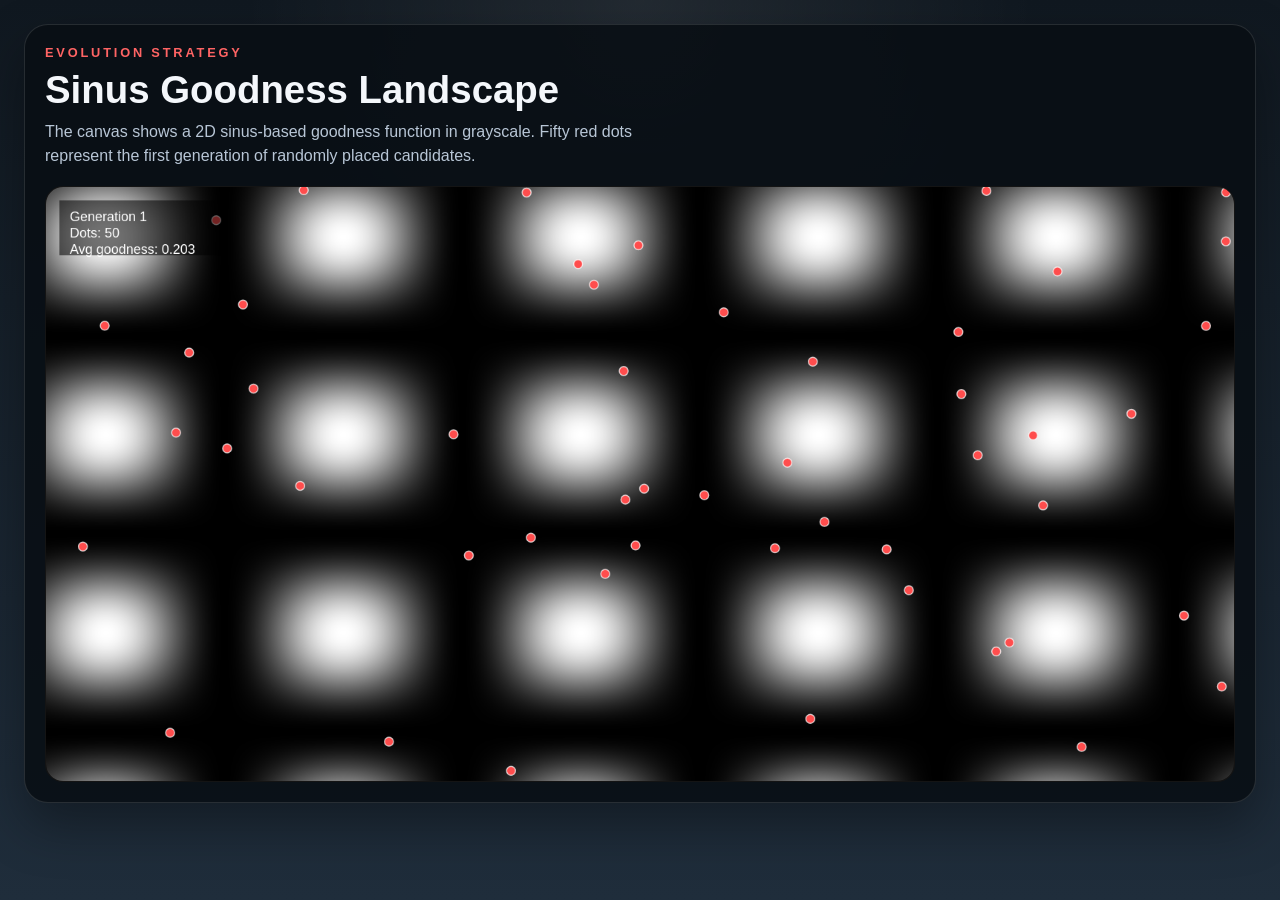
==== main.html @ 8366254f "1st iteration" ====
<!DOCTYPE html>
<html lang="en">
  <head>
    <meta charset="UTF-8" />
    <meta name="viewport" content="width=device-width, initial-scale=1.0" />
    <title>Evolution Strategy Visualization</title>
    <link rel="stylesheet" href="style.css" />
  </head>
  <body>
    <main class="page">
      <section class="panel">
        <div class="copy">
          <p class="eyebrow">Evolution Strategy</p>
          <h1>Sinus Goodness Landscape</h1>
          <p class="description">
            The canvas shows a 2D sinus-based goodness function in grayscale.
            Fifty red dots represent the first generation of randomly placed
            candidates.
          </p>
        </div>
        <canvas
          id="evolution-canvas"
          width="1600"
          height="800"
          aria-label="Evolution strategy visualization canvas"
        ></canvas>
      </section>
    </main>

    <script src="script.js"></script>
  </body>
</html>
---- style.css ----
:root {
  color-scheme: dark;
  --bg-top: #101820;
  --bg-bottom: #1f2d3b;
  --panel: rgba(9, 14, 20, 0.88);
  --panel-border: rgba(255, 255, 255, 0.12);
  --text: #f4f7fb;
  --muted: #b8c6d6;
  --accent: #ff6464;
  --shadow: rgba(0, 0, 0, 0.34);
}

* {
  box-sizing: border-box;
}

body {
  margin: 0;
  min-height: 100vh;
  font-family: "Trebuchet MS", "Segoe UI", sans-serif;
  background:
    radial-gradient(circle at top, rgba(255, 255, 255, 0.08), transparent 36%),
    linear-gradient(180deg, var(--bg-top), var(--bg-bottom));
  color: var(--text);
}

.page {
  display: flex;
  justify-content: center;
  padding: 24px;
}

.panel {
  width: min(100%, 1660px);
  padding: 20px;
  border: 1px solid var(--panel-border);
  border-radius: 24px;
  background: var(--panel);
  box-shadow: 0 22px 50px var(--shadow);
}

.copy {
  margin-bottom: 18px;
}

.eyebrow {
  margin: 0 0 8px;
  color: var(--accent);
  font-size: 0.8rem;
  font-weight: 700;
  letter-spacing: 0.22em;
  text-transform: uppercase;
}

h1 {
  margin: 0 0 8px;
  font-size: clamp(1.8rem, 3vw, 3.2rem);
}

.description {
  margin: 0;
  max-width: 70ch;
  color: var(--muted);
  line-height: 1.5;
}

canvas {
  display: block;
  width: 100%;
  height: auto;
  border-radius: 18px;
  border: 1px solid rgba(255, 255, 255, 0.08);
  background: #000;
}

@media (max-width: 900px) {
  .page {
    padding: 12px;
  }

  .panel {
    padding: 14px;
    border-radius: 18px;
  }
}
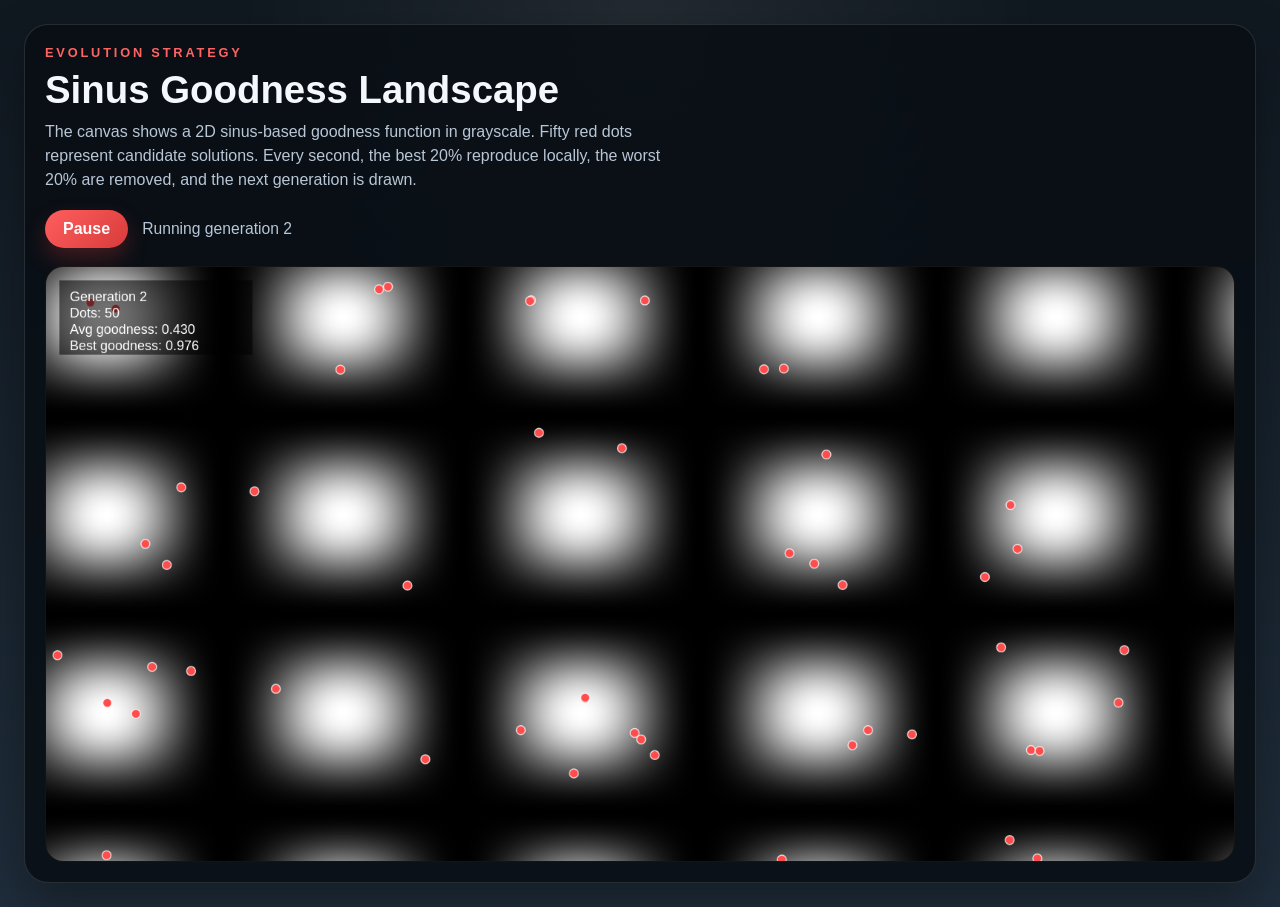
==== commit 7c0d50be: "Implemented simulation and flow of time" ====
--- a/main.html
+++ b/main.html
@@ -14,9 +14,14 @@
           <h1>Sinus Goodness Landscape</h1>
           <p class="description">
             The canvas shows a 2D sinus-based goodness function in grayscale.
-            Fifty red dots represent the first generation of randomly placed
-            candidates.
+            Fifty red dots represent candidate solutions. Every second, the
+            best 20% reproduce locally, the worst 20% are removed, and the next
+            generation is drawn.
           </p>
+        </div>
+        <div class="controls">
+          <button id="pause-button" type="button">Pause</button>
+          <p id="status-text" class="status">Running generation loop</p>
         </div>
         <canvas
           id="evolution-canvas"
--- a/style.css
+++ b/style.css
@@ -64,6 +64,46 @@
   line-height: 1.5;
 }
 
+.controls {
+  display: flex;
+  align-items: center;
+  gap: 14px;
+  margin: 18px 0;
+}
+
+button {
+  appearance: none;
+  border: 0;
+  border-radius: 999px;
+  padding: 10px 18px;
+  font: inherit;
+  font-weight: 700;
+  color: #ffffff;
+  background: linear-gradient(135deg, #ff5e5e, #d83b3b);
+  cursor: pointer;
+  box-shadow: 0 10px 22px rgba(216, 59, 59, 0.28);
+  transition:
+    transform 120ms ease,
+    box-shadow 120ms ease,
+    filter 120ms ease;
+}
+
+button:hover {
+  transform: translateY(-1px);
+  box-shadow: 0 14px 26px rgba(216, 59, 59, 0.34);
+  filter: brightness(1.05);
+}
+
+button:active {
+  transform: translateY(0);
+}
+
+.status {
+  margin: 0;
+  color: var(--muted);
+  font-size: 0.98rem;
+}
+
 canvas {
   display: block;
   width: 100%;
@@ -78,6 +118,11 @@
     padding: 12px;
   }
 
+  .controls {
+    align-items: flex-start;
+    flex-direction: column;
+  }
+
   .panel {
     padding: 14px;
     border-radius: 18px;
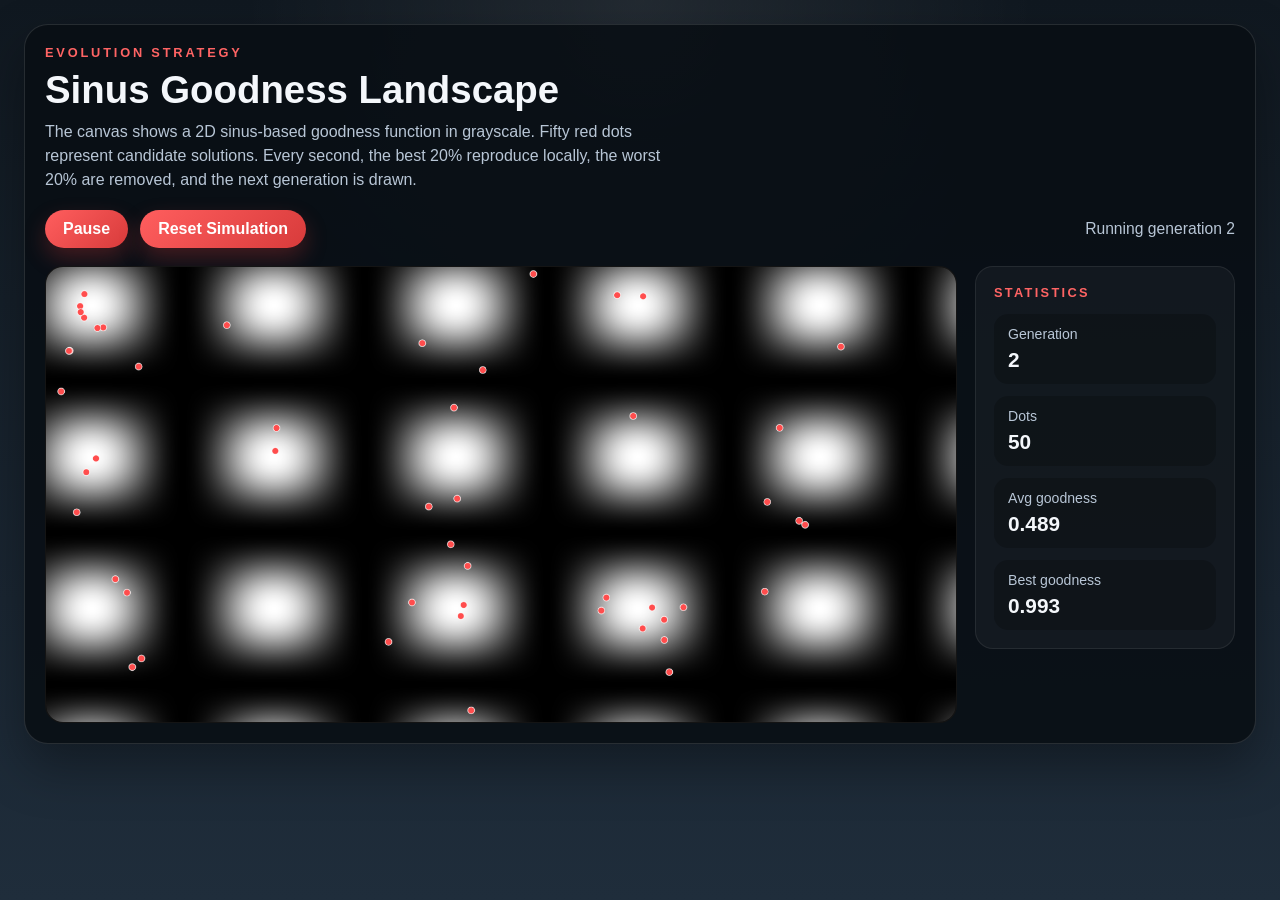
==== commit a29e4195: "Added simulation reset" ====
--- a/main.html
+++ b/main.html
@@ -4,7 +4,7 @@
     <meta charset="UTF-8" />
     <meta name="viewport" content="width=device-width, initial-scale=1.0" />
     <title>Evolution Strategy Visualization</title>
-    <link rel="stylesheet" href="style.css" />
+    <link rel="stylesheet" href="style.css?v=20260531" />
   </head>
   <body>
     <main class="page">
@@ -20,18 +20,44 @@
           </p>
         </div>
         <div class="controls">
-          <button id="pause-button" type="button">Pause</button>
+          <div class="button-row">
+            <button id="pause-button" type="button">Pause</button>
+            <button id="reset-button" type="button">Reset Simulation</button>
+          </div>
           <p id="status-text" class="status">Running generation loop</p>
         </div>
-        <canvas
-          id="evolution-canvas"
-          width="1600"
-          height="800"
-          aria-label="Evolution strategy visualization canvas"
-        ></canvas>
+        <div class="simulation-layout">
+          <canvas
+            id="evolution-canvas"
+            width="1600"
+            height="800"
+            aria-label="Evolution strategy visualization canvas"
+          ></canvas>
+          <section class="stats-panel" aria-label="Simulation statistics">
+            <p class="stats-eyebrow">Statistics</p>
+            <dl class="stats-list">
+              <div class="stat-item">
+                <dt>Generation</dt>
+                <dd id="generation-value">1</dd>
+              </div>
+              <div class="stat-item">
+                <dt>Dots</dt>
+                <dd id="dot-count-value">50</dd>
+              </div>
+              <div class="stat-item">
+                <dt>Avg goodness</dt>
+                <dd id="average-goodness-value">0.000</dd>
+              </div>
+              <div class="stat-item">
+                <dt>Best goodness</dt>
+                <dd id="best-goodness-value">0.000</dd>
+              </div>
+            </dl>
+          </section>
+        </div>
       </section>
     </main>
 
-    <script src="script.js"></script>
+    <script src="script.js?v=20260531"></script>
   </body>
 </html>
--- a/style.css
+++ b/style.css
@@ -67,8 +67,15 @@
 .controls {
   display: flex;
   align-items: center;
+  justify-content: space-between;
   gap: 14px;
   margin: 18px 0;
+}
+
+.button-row {
+  display: flex;
+  flex-wrap: wrap;
+  gap: 12px;
 }
 
 button {
@@ -102,6 +109,14 @@
   margin: 0;
   color: var(--muted);
   font-size: 0.98rem;
+  text-align: right;
+}
+
+.simulation-layout {
+  display: grid;
+  grid-template-columns: minmax(0, 1fr) 260px;
+  gap: 18px;
+  align-items: start;
 }
 
 canvas {
@@ -111,6 +126,46 @@
   border-radius: 18px;
   border: 1px solid rgba(255, 255, 255, 0.08);
   background: #000;
+}
+
+.stats-panel {
+  border: 1px solid rgba(255, 255, 255, 0.08);
+  border-radius: 18px;
+  padding: 18px;
+  background: rgba(255, 255, 255, 0.04);
+}
+
+.stats-eyebrow {
+  margin: 0 0 14px;
+  color: var(--accent);
+  font-size: 0.8rem;
+  font-weight: 700;
+  letter-spacing: 0.18em;
+  text-transform: uppercase;
+}
+
+.stats-list {
+  display: grid;
+  gap: 12px;
+  margin: 0;
+}
+
+.stat-item {
+  padding: 12px 14px;
+  border-radius: 14px;
+  background: rgba(0, 0, 0, 0.22);
+}
+
+.stat-item dt {
+  margin: 0 0 6px;
+  color: var(--muted);
+  font-size: 0.88rem;
+}
+
+.stat-item dd {
+  margin: 0;
+  font-size: 1.3rem;
+  font-weight: 700;
 }
 
 @media (max-width: 900px) {
@@ -123,6 +178,18 @@
     flex-direction: column;
   }
 
+  .status {
+    text-align: left;
+  }
+
+  .simulation-layout {
+    grid-template-columns: 1fr;
+  }
+
+  .stats-list {
+    grid-template-columns: repeat(auto-fit, minmax(140px, 1fr));
+  }
+
   .panel {
     padding: 14px;
     border-radius: 18px;
